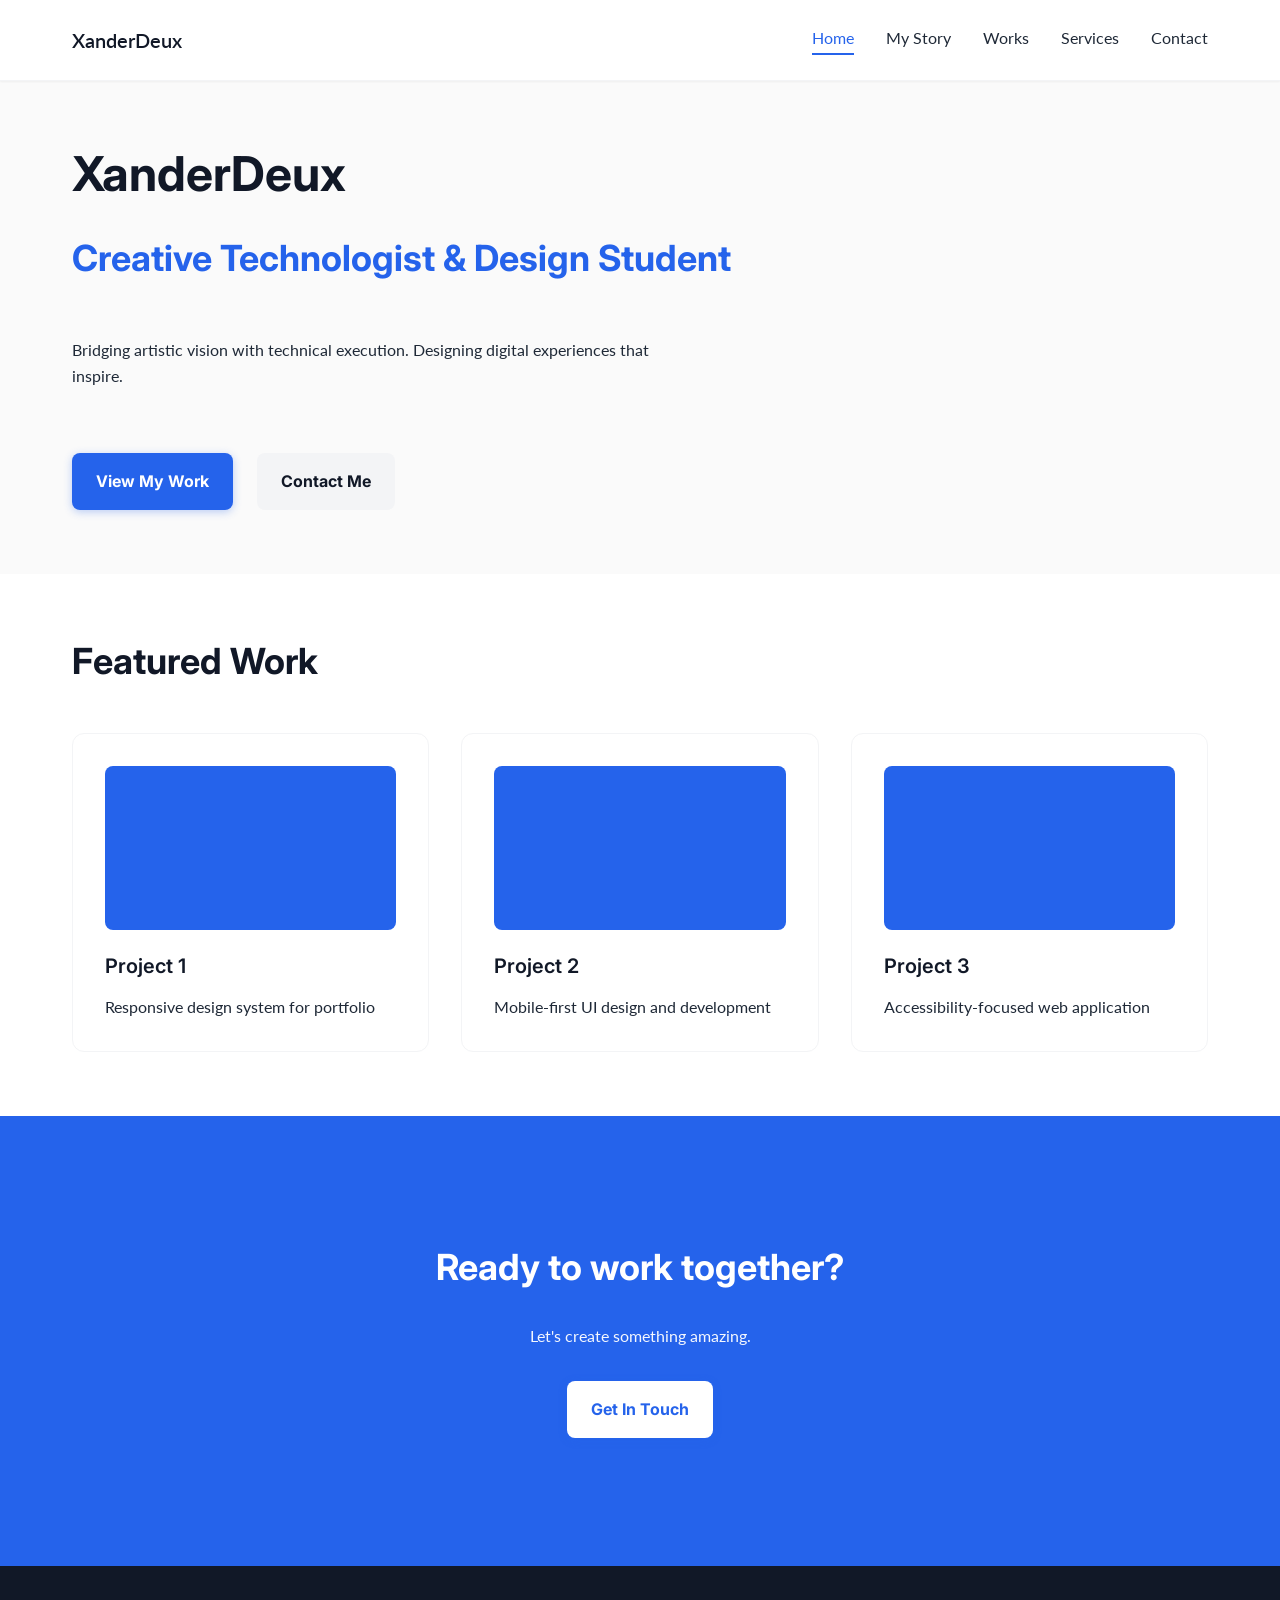
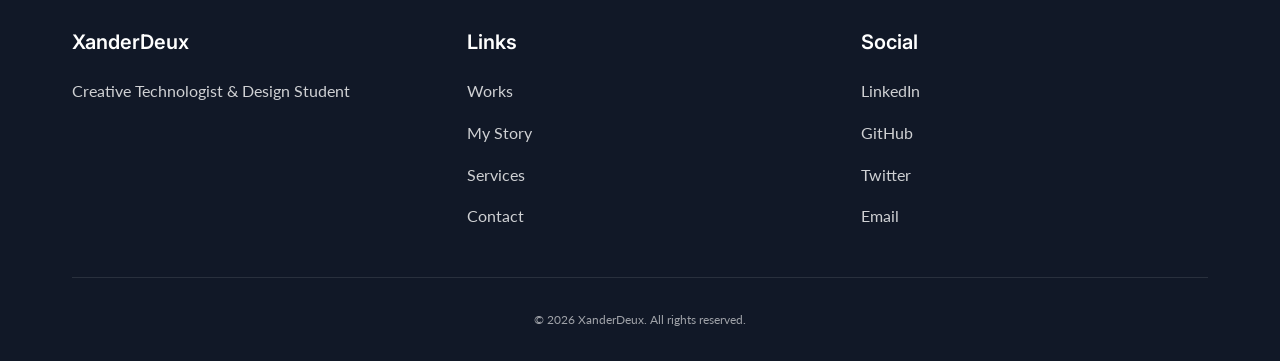
==== index.html @ f6d8a185 "Initial commit: Production-ready portfolio website" ====
<!DOCTYPE html>
<html lang="en">
<head>
    <meta charset="UTF-8">
    <meta name="viewport" content="width=device-width, initial-scale=1.0">
    <meta name="description" content="XanderDeux - Creative Technologist & Design Student. UI/UX Design, Web Development, Brand Identity.">
    <title>XanderDeux - Creative Technologist</title>
    <link rel="preconnect" href="https://fonts.googleapis.com">
    <link rel="preconnect" href="https://fonts.gstatic.com" crossorigin>
    <link href="https://fonts.googleapis.com/css2?family=Inter:wght@400;500;600;700&family=Lato:wght@400;500&display=swap" rel="stylesheet">
    <link rel="stylesheet" href="css/main.css">
</head>
<body>
    <!-- Navigation -->
    <nav class="navbar">
        <div class="container">
            <div class="navbar__content">
                <a href="/" class="navbar__logo">XanderDeux</a>
                <div class="navbar__links">
                    <a href="/" class="navbar__link navbar__link--active">Home</a>
                    <a href="/story.html" class="navbar__link">My Story</a>
                    <a href="/works.html" class="navbar__link">Works</a>
                    <a href="/services.html" class="navbar__link">Services</a>
                    <a href="/contact.html" class="navbar__link">Contact</a>
                </div>
            </div>
        </div>
    </nav>

    <!-- Hero Section -->
    <section class="hero">
        <div class="container">
            <div class="hero__content">
                <h1 class="h1">XanderDeux</h1>
                <h2 class="h2">Creative Technologist & Design Student</h2>
                <p class="body">Bridging artistic vision with technical execution. Designing digital experiences that inspire.</p>
                <div class="hero__ctas">
                    <a href="/works.html" class="btn btn--primary">View My Work</a>
                    <a href="/contact.html" class="btn btn--secondary">Contact Me</a>
                </div>
            </div>
        </div>
    </section>

    <!-- Featured Work Section -->
    <section class="section featured-work">
        <div class="container">
            <h2 class="h2">Featured Work</h2>
            <div class="projects-grid">
                <article class="card card--project">
                    <div class="card__image card__image--placeholder" role="img" aria-label="Project showcase image"></div>
                    <h3 class="card__title">Project 1</h3>
                    <p class="card__description">Responsive design system for portfolio</p>
                </article>
                <article class="card card--project">
                    <div class="card__image card__image--placeholder" role="img" aria-label="Project showcase image"></div>
                    <h3 class="card__title">Project 2</h3>
                    <p class="card__description">Mobile-first UI design and development</p>
                </article>
                <article class="card card--project">
                    <div class="card__image card__image--placeholder" role="img" aria-label="Project showcase image"></div>
                    <h3 class="card__title">Project 3</h3>
                    <p class="card__description">Accessibility-focused web application</p>
                </article>
            </div>
        </div>
    </section>

    <!-- CTA Section -->
    <section class="section cta-section">
        <div class="container">
            <div class="cta-box">
                <h2 class="h2 cta-box__title">Ready to work together?</h2>
                <p class="body cta-box__text">Let's create something amazing.</p>
                <a href="/contact.html" class="btn btn--primary">Get In Touch</a>
            </div>
        </div>
    </section>

    <!-- Footer -->
    <footer class="footer">
        <div class="container">
            <div class="footer__content">
                <div class="footer__section">
                    <h3 class="footer__title">XanderDeux</h3>
                    <p class="footer__text">Creative Technologist & Design Student</p>
                </div>
                <div class="footer__section">
                    <h3 class="footer__title">Links</h3>
                    <ul class="footer__links">
                        <li><a href="/works.html" class="footer__link">Works</a></li>
                        <li><a href="/story.html" class="footer__link">My Story</a></li>
                        <li><a href="/services.html" class="footer__link">Services</a></li>
                        <li><a href="/contact.html" class="footer__link">Contact</a></li>
                    </ul>
                </div>
                <div class="footer__section">
                    <h3 class="footer__title">Social</h3>
                    <ul class="footer__links">
                        <li><a href="https://linkedin.com/in/xanderdeux" class="footer__link" target="_blank" rel="noopener noreferrer">LinkedIn</a></li>
                        <li><a href="https://github.com/xanderdeux" class="footer__link" target="_blank" rel="noopener noreferrer">GitHub</a></li>
                        <li><a href="https://twitter.com/xanderdeux" class="footer__link" target="_blank" rel="noopener noreferrer">Twitter</a></li>
                        <li><a href="mailto:xanderdeux@gmail.com" class="footer__link">Email</a></li>
                    </ul>
                </div>
            </div>
            <div class="footer__bottom">
                <p class="footer__copyright">&copy; 2026 XanderDeux. All rights reserved.</p>
            </div>
        </div>
    </footer>

    <script>
        // Navbar scroll effect
        const navbar = document.querySelector('.navbar');
        window.addEventListener('scroll', function() {
            if (window.scrollY > 10) {
                navbar.classList.add('scrolled');
            } else {
                navbar.classList.remove('scrolled');
            }
        });
    </script>
</body>
</html>
---- css/main.css ----
/* ========================================
   Design System: CSS Custom Properties
   ======================================== */

:root {
  /* Colours */
  --color-primary: #2563EB;
  --color-secondary: #7C3AED;
  --color-neutral-50: #FAFAFA;
  --color-neutral-100: #F3F4F6;
  --color-neutral-800: #1F2937;
  --color-neutral-900: #111827;
  --color-success: #10B981;
  --color-warning: #F59E0B;
  --color-error: #EF4444;

  /* Spacing */
  --spacing-xs: 8px;
  --spacing-sm: 16px;
  --spacing-md: 24px;
  --spacing-lg: 32px;
  --spacing-xl: 48px;
  --spacing-xxl: 64px;

  /* Typography */
  --font-family-heading: 'Inter', -apple-system, BlinkMacSystemFont, sans-serif;
  --font-family-body: 'Lato', -apple-system, BlinkMacSystemFont, sans-serif;

  /* Desktop type scale */
  --font-h1-size: 48px;
  --font-h1-weight: 700;
  --font-h1-line-height: 1.2;

  --font-h2-size: 36px;
  --font-h2-weight: 700;
  --font-h2-line-height: 1.3;

  --font-h3-size: 28px;
  --font-h3-weight: 600;
  --font-h3-line-height: 1.4;

  --font-h4-size: 20px;
  --font-h4-weight: 600;
  --font-h4-line-height: 1.4;

  --font-body-size: 16px;
  --font-body-weight: 400;
  --font-body-line-height: 1.6;

  --font-body-medium-size: 16px;
  --font-body-medium-weight: 500;
  --font-body-medium-line-height: 1.6;

  --font-caption-size: 12px;
  --font-caption-weight: 400;
  --font-caption-line-height: 1.5;

  --font-code-size: 14px;
  --font-code-weight: 400;
  --font-code-line-height: 1.5;

  /* Border radius */
  --radius-sm: 6px;
  --radius-md: 8px;
  --radius-lg: 12px;

  /* Shadows */
  --shadow-sm: 0 1px 2px rgba(0, 0, 0, 0.05);
  --shadow-md: 0 4px 6px rgba(0, 0, 0, 0.07);
  --shadow-lg: 0 10px 15px rgba(0, 0, 0, 0.1);
}

/* Tablet breakpoint */
@media (max-width: 1199px) {
  :root {
    --font-h1-size: 36px;
    --font-h2-size: 32px;
    --font-h3-size: 24px;
    --font-h4-size: 18px;
    --font-body-size: 15px;
    --font-body-medium-size: 15px;
  }
}

/* Mobile breakpoint */
@media (max-width: 767px) {
  :root {
    --font-h1-size: 32px;
    --font-h2-size: 28px;
    --font-h3-size: 24px;
    --font-h4-size: 18px;
    --font-body-size: 14px;
    --font-body-medium-size: 14px;
    --font-caption-size: 12px;
  }
}

/* ========================================
   Reset & Base Styles
   ======================================== */

* {
  margin: 0;
  padding: 0;
  box-sizing: border-box;
}

html {
  scroll-behavior: smooth;
}

body {
  font-family: var(--font-family-body);
  font-size: var(--font-body-size);
  font-weight: var(--font-body-weight);
  line-height: var(--font-body-line-height);
  color: var(--color-neutral-900);
  background-color: #ffffff;
  /* Smooth transitions for global animations */
  --transition-duration: 0.3s;
  --transition-timing: cubic-bezier(0.4, 0, 0.2, 1);
}

/* ========================================
   Typography
   ======================================== */

h1, h2, h3, h4 {
  font-family: var(--font-family-heading);
  font-weight: 700;
  line-height: 1.2;
  color: var(--color-neutral-900);
}

.h1 {
  font-size: var(--font-h1-size);
  font-weight: var(--font-h1-weight);
  line-height: var(--font-h1-line-height);
}

.h2 {
  font-size: var(--font-h2-size);
  font-weight: var(--font-h2-weight);
  line-height: var(--font-h2-line-height);
}

.h3 {
  font-size: var(--font-h3-size);
  font-weight: var(--font-h3-weight);
  line-height: var(--font-h3-line-height);
}

.h4 {
  font-size: var(--font-h4-size);
  font-weight: var(--font-h4-weight);
  line-height: var(--font-h4-line-height);
}

.body {
  font-size: var(--font-body-size);
  font-weight: var(--font-body-weight);
  line-height: var(--font-body-line-height);
}

.body-medium {
  font-size: var(--font-body-medium-size);
  font-weight: var(--font-body-medium-weight);
  line-height: var(--font-body-medium-line-height);
}

.caption {
  font-size: var(--font-caption-size);
  font-weight: var(--font-caption-weight);
  line-height: var(--font-caption-line-height);
  color: var(--color-neutral-800);
}

code, pre {
  font-family: 'Courier New', monospace;
  font-size: var(--font-code-size);
  line-height: var(--font-code-line-height);
}

a {
  color: var(--color-primary);
  text-decoration: none;
  transition: color var(--transition-duration) var(--transition-timing);
  position: relative;
}

a:hover {
  color: var(--color-secondary);
}

/* Subtle underline animation for body text links (not footer or nav) */
.body a::after,
.card__description a::after {
  content: '';
  position: absolute;
  bottom: -2px;
  left: 0;
  width: 0;
  height: 2px;
  background-color: var(--color-secondary);
  transition: width var(--transition-duration) var(--transition-timing);
}

.body a:hover::after,
.card__description a:hover::after {
  width: 100%;
}

/* ========================================
   Layout
   ======================================== */

.container {
  width: 100%;
  max-width: 1200px;
  margin: 0 auto;
  padding: 0 var(--spacing-lg);
}

@media (max-width: 767px) {
  .container {
    padding: 0 var(--spacing-sm);
  }
}

.section {
  padding: var(--spacing-xxl) 0;
}

@media (max-width: 767px) {
  .section {
    padding: var(--spacing-xl) 0;
  }
}

/* ========================================
   Navigation Bar
   ======================================== */

.navbar {
  background-color: #ffffff;
  border-bottom: 1px solid var(--color-neutral-100);
  position: sticky;
  top: 0;
  z-index: 100;
  box-shadow: var(--shadow-sm);
  transition: box-shadow var(--transition-duration) var(--transition-timing);
}

.navbar.scrolled {
  box-shadow: var(--shadow-md);
}

.navbar__content {
  display: flex;
  justify-content: space-between;
  align-items: center;
  padding: var(--spacing-md) 0;
}

.navbar__logo {
  font-size: var(--font-h4-size);
  font-weight: var(--font-h4-weight);
  color: var(--color-neutral-900);
  text-decoration: none;
  transition: color var(--transition-duration) var(--transition-timing);
}

.navbar__logo:hover {
  color: var(--color-primary);
}

.navbar__links {
  display: flex;
  gap: var(--spacing-lg);
}

.navbar__link {
  font-size: var(--font-body-size);
  color: var(--color-neutral-800);
  transition: color var(--transition-duration) var(--transition-timing);
  position: relative;
  padding-bottom: 4px;
}

.navbar__link::after {
  content: '';
  position: absolute;
  bottom: 0;
  left: 0;
  width: 0;
  height: 2px;
  background-color: var(--color-primary);
  transition: width var(--transition-duration) var(--transition-timing);
}

.navbar__link:hover,
.navbar__link--active {
  color: var(--color-primary);
}

.navbar__link--active::after,
.navbar__link:hover::after {
  width: 100%;
}

@media (max-width: 767px) {
  .navbar__links {
    display: none;
  }
}

/* ========================================
   Hero Section
   ======================================== */

.hero {
  background-color: var(--color-neutral-50);
  padding: var(--spacing-xxl) 0;
}

.hero__content {
  display: flex;
  flex-direction: column;
  gap: var(--spacing-lg);
}

.hero .h1 {
  color: var(--color-neutral-900);
}

.hero .h2 {
  color: var(--color-primary);
  margin-bottom: var(--spacing-md);
}

.hero .body {
  font-size: var(--font-body-size);
  color: var(--color-neutral-800);
  max-width: 600px;
  margin-bottom: var(--spacing-lg);
}

.hero__ctas {
  display: flex;
  gap: var(--spacing-md);
  flex-wrap: wrap;
}

@media (max-width: 767px) {
  .hero {
    padding: var(--spacing-xl) 0;
  }

  .hero__ctas {
    flex-direction: column;
  }

  .hero__ctas .btn {
    width: 100%;
  }
}

/* ========================================
   Buttons
   ======================================== */

.btn {
  display: inline-flex;
  align-items: center;
  justify-content: center;
  padding: var(--spacing-sm) var(--spacing-md);
  border-radius: var(--radius-md);
  font-family: var(--font-family-heading);
  font-weight: 700;
  font-size: var(--font-body-size);
  border: none;
  cursor: pointer;
  transition: all var(--transition-duration) var(--transition-timing);
  text-decoration: none;
  position: relative;
  overflow: hidden;
}

.btn::before {
  content: '';
  position: absolute;
  top: 50%;
  left: 50%;
  width: 0;
  height: 0;
  background-color: rgba(255, 255, 255, 0.2);
  border-radius: 50%;
  transform: translate(-50%, -50%);
  transition: width var(--transition-duration) var(--transition-timing), height var(--transition-duration) var(--transition-timing);
  pointer-events: none;
}

.btn:active::before {
  width: 100px;
  height: 100px;
}

.btn--primary {
  background-color: var(--color-primary);
  color: #ffffff;
  box-shadow: 0 2px 8px rgba(37, 99, 235, 0.3);
}

.btn--primary:hover {
  background-color: var(--color-secondary);
  box-shadow: 0 8px 16px rgba(37, 99, 235, 0.4);
  transform: translateY(-2px);
}

.btn--primary:active {
  transform: translateY(0);
  box-shadow: 0 2px 4px rgba(37, 99, 235, 0.2);
}

.btn--primary:focus-visible {
  outline: 2px solid var(--color-primary);
  outline-offset: 2px;
}

.btn--secondary {
  background-color: var(--color-neutral-100);
  color: var(--color-neutral-900);
  border: 1px solid var(--color-neutral-200);
  transition: all var(--transition-duration) var(--transition-timing);
}

.btn--secondary:hover {
  background-color: var(--color-primary);
  color: #ffffff;
  border-color: var(--color-primary);
  box-shadow: 0 4px 12px rgba(37, 99, 235, 0.2);
  transform: translateY(-1px);
}

.btn--secondary:active {
  transform: translateY(0);
}

.btn:disabled {
  opacity: 0.5;
  cursor: not-allowed;
  transition: none;
}

.btn:disabled:hover {
  background-color: inherit;
  box-shadow: none;
  transform: none;
}

/* ========================================
   Cards
   ======================================== */

.card {
  background-color: #ffffff;
  border: 1px solid var(--color-neutral-100);
  border-radius: var(--radius-lg);
  padding: var(--spacing-lg);
  transition: all var(--transition-duration) var(--transition-timing);
  position: relative;
}

.card:hover {
  box-shadow: var(--shadow-lg);
  transform: translateY(-4px);
  border-color: var(--color-primary);
}

.card__image {
  width: 100%;
  height: auto;
  border-radius: var(--radius-md);
  margin-bottom: var(--spacing-md);
  object-fit: cover;
  transition: transform var(--transition-duration) var(--transition-timing);
}

.card:hover .card__image {
  transform: scale(1.02);
}

.card__image--placeholder {
  background-color: var(--color-primary);
  aspect-ratio: 16 / 9;
  display: block;
}

.card__title {
  font-size: var(--font-h4-size);
  font-weight: var(--font-h4-weight);
  margin-bottom: var(--spacing-sm);
  transition: color var(--transition-duration) var(--transition-timing);
}

.card:hover .card__title {
  color: var(--color-primary);
}

.card__description {
  font-size: var(--font-body-size);
  color: var(--color-neutral-800);
  transition: color var(--transition-duration) var(--transition-timing);
}

.card--project {
  /* Project card specific styles */
}

.card--service {
  background-color: #ffffff;
  border: 1px solid var(--color-neutral-100);
}

.card--service:hover {
  background-color: #ffffff;
}

.card--stat {
  background-color: var(--color-secondary);
  color: #ffffff;
  border: none;
  box-shadow: 0 4px 12px rgba(124, 58, 237, 0.2);
}

.card--stat:hover {
  box-shadow: 0 12px 24px rgba(124, 58, 237, 0.3);
}

.card--stat .card__title {
  color: #ffffff;
  font-size: 32px;
}

.card--stat .card__description {
  color: rgba(255, 255, 255, 0.9);
}

/* ========================================
   Grid Layouts
   ======================================== */

.projects-grid {
  display: grid;
  grid-template-columns: repeat(3, 1fr);
  gap: var(--spacing-lg);
  margin-top: var(--spacing-lg);
}

@media (max-width: 1199px) {
  .projects-grid {
    grid-template-columns: repeat(2, 1fr);
  }
}

@media (max-width: 767px) {
  .projects-grid {
    grid-template-columns: 1fr;
  }
}

/* ========================================
   CTA Section
   ======================================== */

.cta-section {
  background-color: var(--color-primary);
  color: #ffffff;
}

.cta-box {
  text-align: center;
  padding: var(--spacing-xxl) var(--spacing-lg);
  display: flex;
  flex-direction: column;
  align-items: center;
  gap: var(--spacing-lg);
}

.cta-box__title {
  color: #ffffff;
}

.cta-box__text {
  color: rgba(255, 255, 255, 0.95);
  max-width: 500px;
}

.cta-box .btn--primary {
  background-color: #ffffff;
  color: var(--color-primary);
}

.cta-box .btn--primary:hover {
  background-color: var(--color-neutral-100);
}

/* ========================================
   Featured Work Section
   ======================================== */

.featured-work {
  background-color: #ffffff;
}

.featured-work .h2 {
  margin-bottom: var(--spacing-xl);
}

/* ========================================
   Forms
   ======================================== */

.form-group {
  display: flex;
  flex-direction: column;
  gap: var(--spacing-sm);
  margin-bottom: var(--spacing-md);
}

.form-group label {
  font-size: var(--font-body-size);
  font-weight: var(--font-body-medium-weight);
  color: var(--color-neutral-900);
  transition: color var(--transition-duration) var(--transition-timing);
}

.form-group input,
.form-group textarea {
  padding: var(--spacing-sm) var(--spacing-md);
  border: 1px solid var(--color-neutral-100);
  border-radius: var(--radius-sm);
  font-family: var(--font-family-body);
  font-size: var(--font-body-size);
  transition: all var(--transition-duration) var(--transition-timing);
  background-color: #ffffff;
}

.form-group input:hover,
.form-group textarea:hover {
  border-color: var(--color-neutral-200);
  background-color: #fafafa;
}

.form-group input:focus,
.form-group textarea:focus {
  outline: none;
  border-color: var(--color-primary);
  box-shadow: 0 0 0 3px rgba(37, 99, 235, 0.1);
  background-color: #ffffff;
}

.form-group textarea {
  resize: vertical;
  min-height: 120px;
}

/* Form error states */
.form-group[data-error="true"] input,
.form-group[data-error="true"] textarea {
  border-color: var(--color-error);
  background-color: rgba(239, 68, 68, 0.02);
}

.form__error {
  display: none;
  font-size: var(--font-caption-size);
  color: var(--color-error);
  margin-top: 4px;
  font-weight: 500;
}

.form-group[data-error="true"] .form__error {
  display: block;
  animation: slideDown 0.2s var(--transition-timing);
}

/* Form status messages */
.form__status {
  display: none;
  padding: var(--spacing-md);
  border-radius: var(--radius-md);
  margin-bottom: var(--spacing-lg);
  font-size: var(--font-body-size);
  border: 1px solid;
  animation: slideDown 0.3s var(--transition-timing);
}

.form__status--error {
  display: block;
  background-color: rgba(239, 68, 68, 0.08);
  border-color: var(--color-error);
  color: var(--color-error);
}

.form__status--success {
  display: block;
  background-color: rgba(16, 185, 129, 0.08);
  border-color: var(--color-success);
  color: var(--color-success);
}

.form__status--loading {
  display: block;
  background-color: rgba(37, 99, 235, 0.08);
  border-color: var(--color-primary);
  color: var(--color-primary);
}

/* Button loading state */
.btn--loading {
  position: relative;
  color: transparent;
}

.btn__spinner {
  display: none;
  position: absolute;
  width: 16px;
  height: 16px;
  border: 2px solid rgba(255, 255, 255, 0.3);
  border-top-color: #ffffff;
  border-radius: 50%;
  animation: spin 0.6s linear infinite;
}

.btn--loading .btn__spinner {
  display: block;
  left: 50%;
  top: 50%;
  transform: translate(-50%, -50%);
}

/* Animations */
@keyframes slideDown {
  from {
    opacity: 0;
    transform: translateY(-8px);
  }
  to {
    opacity: 1;
    transform: translateY(0);
  }
}

@keyframes spin {
  to {
    transform: translate(-50%, -50%) rotate(360deg);
  }
}

/* ========================================
   Footer
   ======================================== */

.footer {
  background-color: var(--color-neutral-900);
  color: #ffffff;
  padding: var(--spacing-xxl) 0 var(--spacing-lg);
}

.footer__content {
  display: grid;
  grid-template-columns: repeat(3, 1fr);
  gap: var(--spacing-xl);
  margin-bottom: var(--spacing-xl);
}

@media (max-width: 767px) {
  .footer__content {
    grid-template-columns: 1fr;
    gap: var(--spacing-lg);
  }
}

.footer__section {
  display: flex;
  flex-direction: column;
  gap: var(--spacing-md);
}

.footer__title {
  font-size: var(--font-h4-size);
  font-weight: var(--font-h4-weight);
  color: #ffffff;
}

.footer__text {
  font-size: var(--font-body-size);
  color: rgba(255, 255, 255, 0.8);
}

.footer__links {
  list-style: none;
  display: flex;
  flex-direction: column;
  gap: var(--spacing-sm);
}

.footer__link {
  color: rgba(255, 255, 255, 0.8);
  font-size: var(--font-body-size);
  transition: color var(--transition-duration) var(--transition-timing);
  position: relative;
}

.footer__link:hover {
  color: var(--color-primary);
}

.footer__bottom {
  border-top: 1px solid rgba(255, 255, 255, 0.1);
  padding-top: var(--spacing-lg);
  text-align: center;
}

.footer__copyright {
  font-size: var(--font-caption-size);
  color: rgba(255, 255, 255, 0.6);
}

/* ========================================
   Utility Classes
   ======================================== */

.text-center {
  text-align: center;
}

.mt-lg {
  margin-top: var(--spacing-lg);
}

.mb-lg {
  margin-bottom: var(--spacing-lg);
}

.gap-lg {
  gap: var(--spacing-lg);
}

/* ========================================
   Accessibility
   ======================================== */

.sr-only {
  position: absolute;
  width: 1px;
  height: 1px;
  padding: 0;
  margin: -1px;
  overflow: hidden;
  clip: rect(0, 0, 0, 0);
  white-space: nowrap;
  border-width: 0;
}

/* Focus visible for keyboard navigation */
*:focus-visible {
  outline: 2px solid var(--color-primary);
  outline-offset: 2px;
}
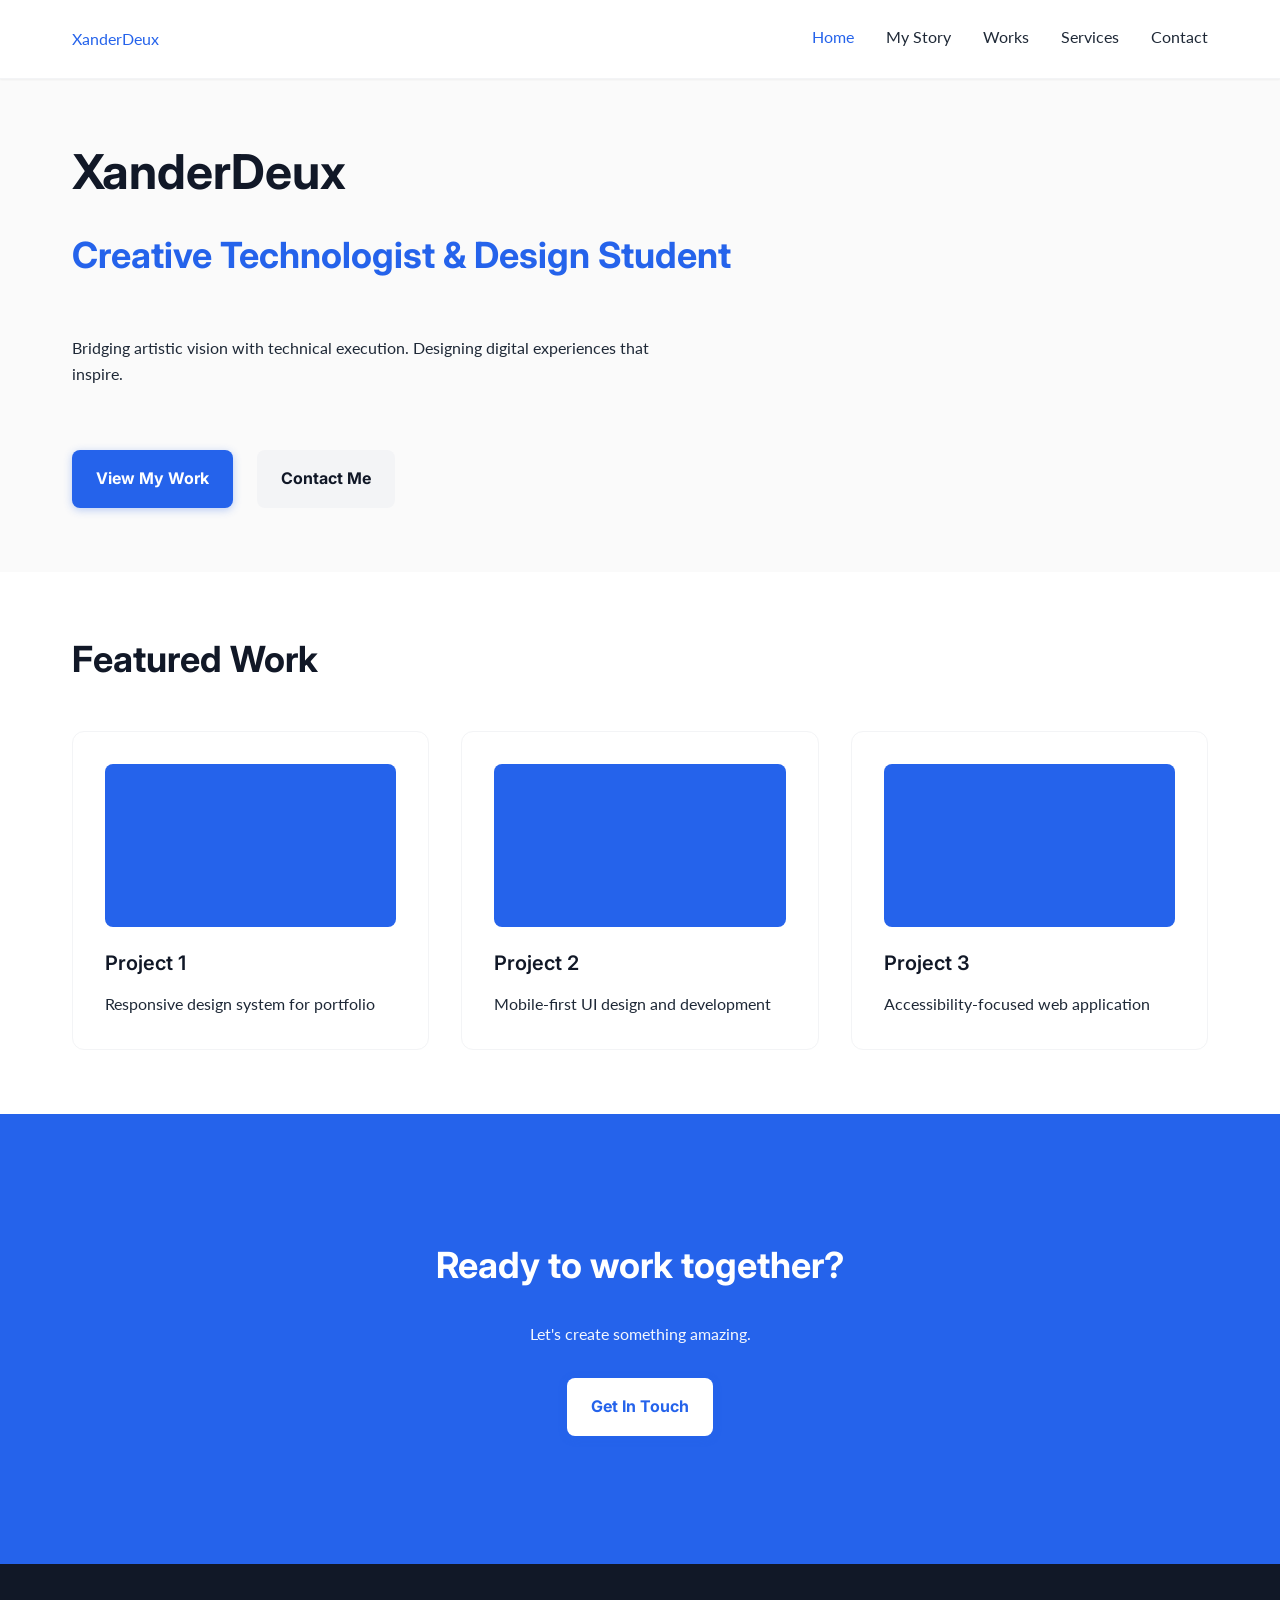
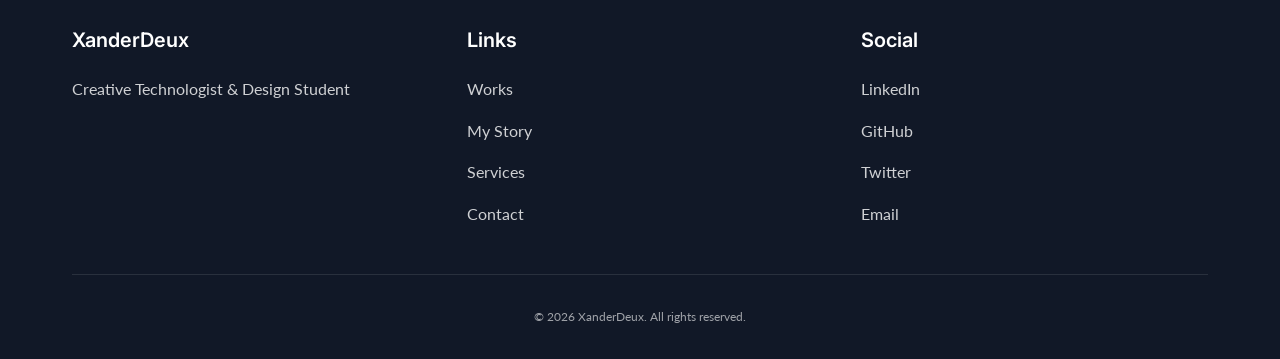
==== commit dd577edf: "Fix: Update navigation links for GitHub Pages deployment" ====
--- a/index.html
+++ b/index.html
@@ -15,13 +15,13 @@
     <nav class="navbar">
         <div class="container">
             <div class="navbar__content">
-                <a href="/" class="navbar__logo">XanderDeux</a>
+                <a href="/" class="navbar_logo">XanderDeux</a>
                 <div class="navbar__links">
-                    <a href="/" class="navbar__link navbar__link--active">Home</a>
-                    <a href="/story.html" class="navbar__link">My Story</a>
-                    <a href="/works.html" class="navbar__link">Works</a>
-                    <a href="/services.html" class="navbar__link">Services</a>
-                    <a href="/contact.html" class="navbar__link">Contact</a>
+                    <a href="/" class="navbar_link">Home</a>
+                    <a href="./story.html" class="navbar__link">My Story</a>
+                    <a href="./works.html" class="navbar__link">Works</a>
+                    <a href="./services.html" class="navbar__link">Services</a>
+                    <a href="./contact.html" class="navbar__link">Contact</a>
                 </div>
             </div>
         </div>
@@ -35,8 +35,8 @@
                 <h2 class="h2">Creative Technologist & Design Student</h2>
                 <p class="body">Bridging artistic vision with technical execution. Designing digital experiences that inspire.</p>
                 <div class="hero__ctas">
-                    <a href="/works.html" class="btn btn--primary">View My Work</a>
-                    <a href="/contact.html" class="btn btn--secondary">Contact Me</a>
+                    <a href="./works.html" class="btn btn--primary">View My Work</a>
+                    <a href="./contact.html" class="btn btn--secondary">Contact Me</a>
                 </div>
             </div>
         </div>
@@ -72,7 +72,7 @@
             <div class="cta-box">
                 <h2 class="h2 cta-box__title">Ready to work together?</h2>
                 <p class="body cta-box__text">Let's create something amazing.</p>
-                <a href="/contact.html" class="btn btn--primary">Get In Touch</a>
+                <a href="./contact.html" class="btn btn--primary">Get In Touch</a>
             </div>
         </div>
     </section>
@@ -88,10 +88,10 @@
                 <div class="footer__section">
                     <h3 class="footer__title">Links</h3>
                     <ul class="footer__links">
-                        <li><a href="/works.html" class="footer__link">Works</a></li>
-                        <li><a href="/story.html" class="footer__link">My Story</a></li>
-                        <li><a href="/services.html" class="footer__link">Services</a></li>
-                        <li><a href="/contact.html" class="footer__link">Contact</a></li>
+                        <li><a href="./works.html" class="footer__link">Works</a></li>
+                        <li><a href="./story.html" class="footer__link">My Story</a></li>
+                        <li><a href="./services.html" class="footer__link">Services</a></li>
+                        <li><a href="./contact.html" class="footer__link">Contact</a></li>
                     </ul>
                 </div>
                 <div class="footer__section">
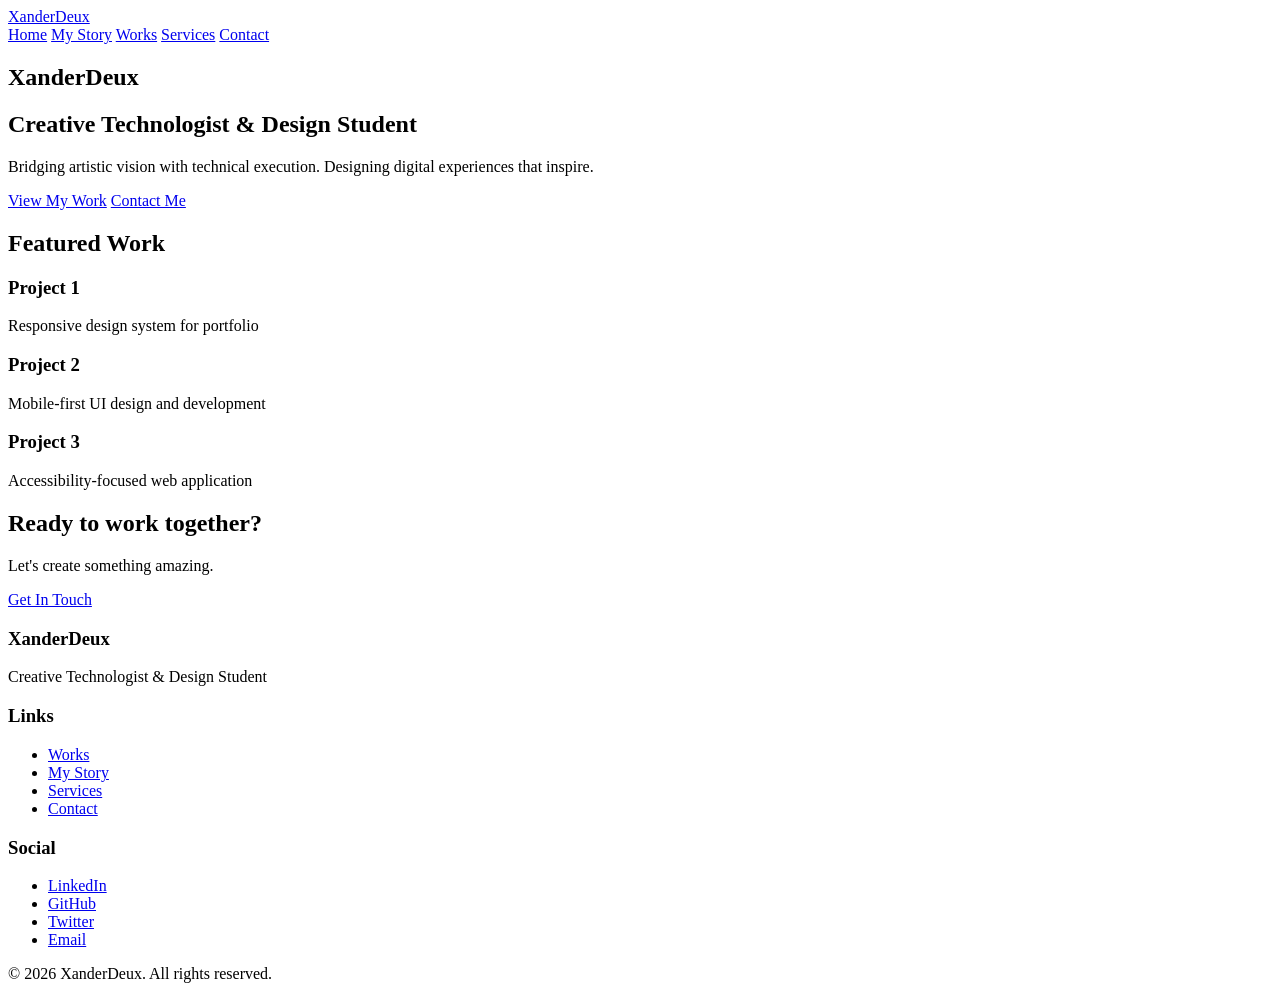
==== commit 2255db13: "Add base tag for GitHub Pages routing" ====
--- a/index.html
+++ b/index.html
@@ -4,6 +4,7 @@
     <meta charset="UTF-8">
     <meta name="viewport" content="width=device-width, initial-scale=1.0">
     <meta name="description" content="XanderDeux - Creative Technologist & Design Student. UI/UX Design, Web Development, Brand Identity.">
+    <base href="/XANDERDEUX-PORTFOLIO-update/">
     <title>XanderDeux - Creative Technologist</title>
     <link rel="preconnect" href="https://fonts.googleapis.com">
     <link rel="preconnect" href="https://fonts.gstatic.com" crossorigin>
@@ -15,9 +16,9 @@
     <nav class="navbar">
         <div class="container">
             <div class="navbar__content">
-                <a href="/" class="navbar_logo">XanderDeux</a>
+                <a href="./" class="navbar_logo">XanderDeux</a>
                 <div class="navbar__links">
-                    <a href="/" class="navbar_link">Home</a>
+                    <a href="./" class="navbar_link">Home</a>
                     <a href="./story.html" class="navbar__link">My Story</a>
                     <a href="./works.html" class="navbar__link">Works</a>
                     <a href="./services.html" class="navbar__link">Services</a>
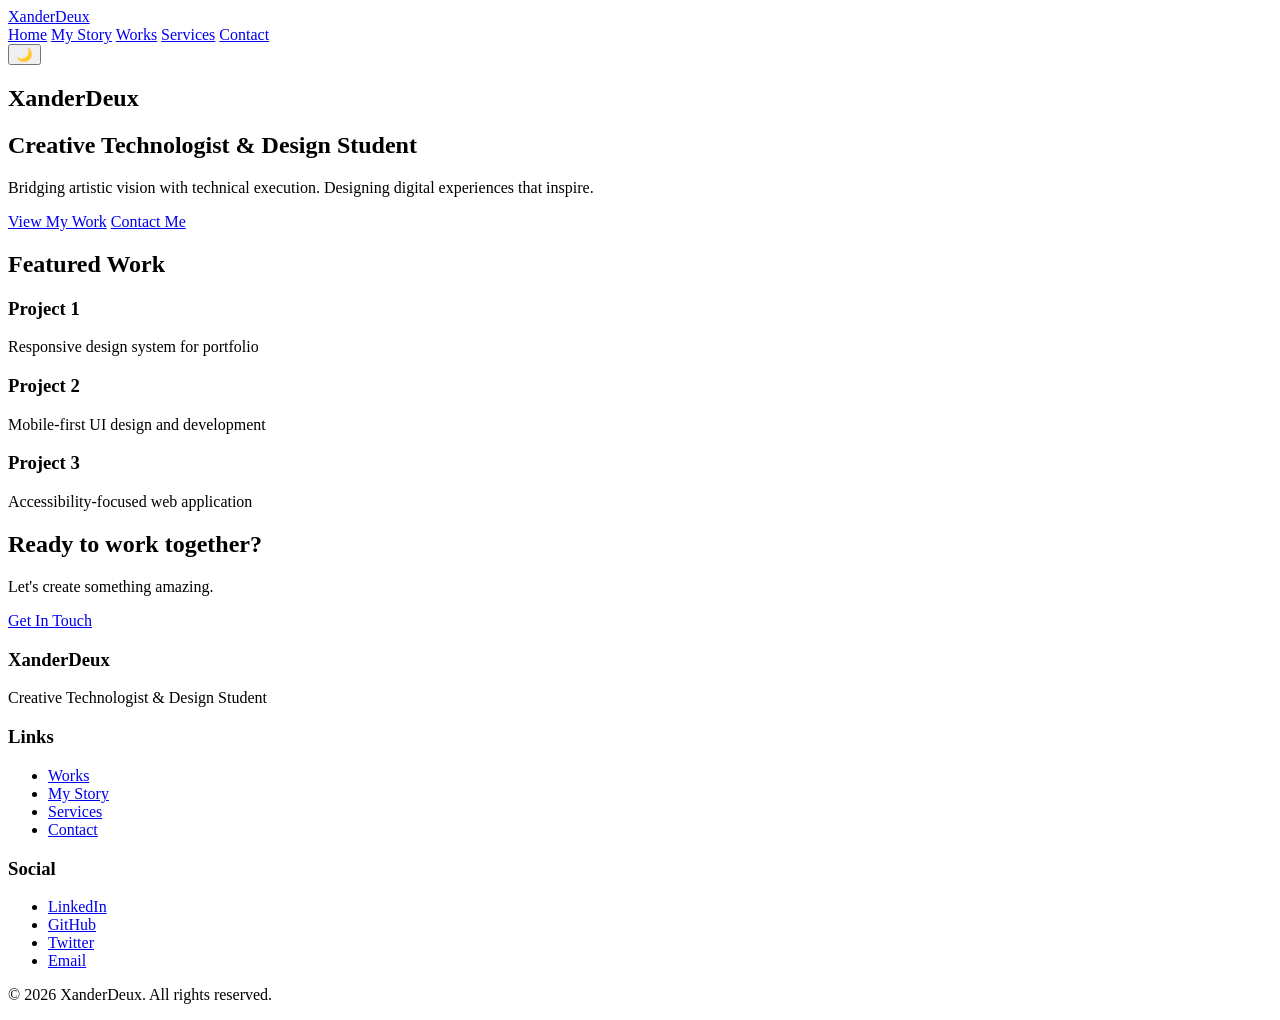
==== commit 8de08b58: "updated toggle dark mode" ====
--- a/index.html
+++ b/index.html
@@ -14,19 +14,22 @@
 <body>
     <!-- Navigation -->
     <nav class="navbar">
-        <div class="container">
-            <div class="navbar__content">
-                <a href="./" class="navbar_logo">XanderDeux</a>
-                <div class="navbar__links">
-                    <a href="./" class="navbar_link">Home</a>
-                    <a href="./story.html" class="navbar__link">My Story</a>
-                    <a href="./works.html" class="navbar__link">Works</a>
-                    <a href="./services.html" class="navbar__link">Services</a>
-                    <a href="./contact.html" class="navbar__link">Contact</a>
-                </div>
-            </div>
-        </div>
-    </nav>
+  <div class="container">
+    <div class="navbar_content">
+      <a href="./" class="navbar_logo">XanderDeux</a>
+      <div class="navbar_links">
+        <a href="./" class="navbar_link">Home</a>
+        <a href="./story.html" class="navbar_link">My Story</a>
+        <a href="./works.html" class="navbar_link">Works</a>
+        <a href="./services.html" class="navbar_link">Services</a>
+        <a href="./contact.html" class="navbar_link">Contact</a>
+      </div>
+      <button id="darkModeToggle" class="dark-mode-toggle" aria-label="Toggle dark mode">
+        <span class="icon">🌙</span>
+      </button>
+    </div>
+  </div>
+</nav>
 
     <!-- Hero Section -->
     <section class="hero">
@@ -122,5 +125,36 @@
             }
         });
     </script>
+
+<script>
+  // Dark Mode Toggle Functionality
+  const darkModeToggle = document.getElementById('darkModeToggle');
+  const htmlElement = document.documentElement;
+  
+  // Check for saved theme preference or default to light mode
+  const currentTheme = sessionStorage.getItem('theme') || 'light';
+  
+  // Apply saved theme on page load
+  if (currentTheme === 'dark') {
+    document.body.classList.add('dark-mode');
+    darkModeToggle.innerHTML = '<span class="icon">☀️</span>';
+  }
+  
+  // Toggle dark mode when button is clicked
+  darkModeToggle.addEventListener('click', () => {
+    document.body.classList.toggle('dark-mode');
+    
+    const isDarkMode = document.body.classList.contains('dark-mode');
+    
+    // Update icon
+    darkModeToggle.innerHTML = isDarkMode 
+      ? '<span class="icon">☀️</span>' 
+      : '<span class="icon">🌙</span>';
+    
+    // Save preference to session storage
+    sessionStorage.setItem('theme', isDarkMode ? 'dark' : 'light');
+  });
+</script>
+
 </body>
 </html>
--- a/css/main.css
+++ b/css/main.css
@@ -870,3 +870,56 @@
   outline: 2px solid var(--color-primary);
   outline-offset: 2px;
 }
+
+/* Dark Mode Toggle Button */
+.dark-mode-toggle {
+  background: none;
+  border: none;
+  font-size: 24px;
+  cursor: pointer;
+  padding: 8px;
+  display: flex;
+  align-items: center;
+  justify-content: center;
+  border-radius: 50%;
+  transition: background-color 0.3s ease;
+}
+
+.dark-mode-toggle:hover {
+  background-color: var(--color-neutral-200);
+}
+
+/* Dark Mode Theme */
+body.dark-mode {
+  --color-bg: #1a1a1a;
+  --color-text: #ffffff;
+  --color-neutral-100: #2a2a2a;
+  --color-neutral-200: #3a3a3a;
+}
+
+body.dark-mode .navbar {
+  background-color: var(--color-neutral-100);
+  border-bottom: 1px solid var(--color-neutral-200);
+}
+
+body.dark-mode section,
+body.dark-mode footer {
+  background-color: var(--color-bg);
+  color: var(--color-text);
+}
+
+body.dark-mode input,
+body.dark-mode textarea,
+body.dark-mode select {
+  background-color: var(--color-neutral-100);
+  color: var(--color-text);
+  border-color: var(--color-neutral-200);
+}
+
+body.dark-mode button {
+  background-color: var(--color-primary);
+}
+
+body.dark-mode .dark-mode-toggle:hover {
+  background-color: var(--color-neutral-200);
+}
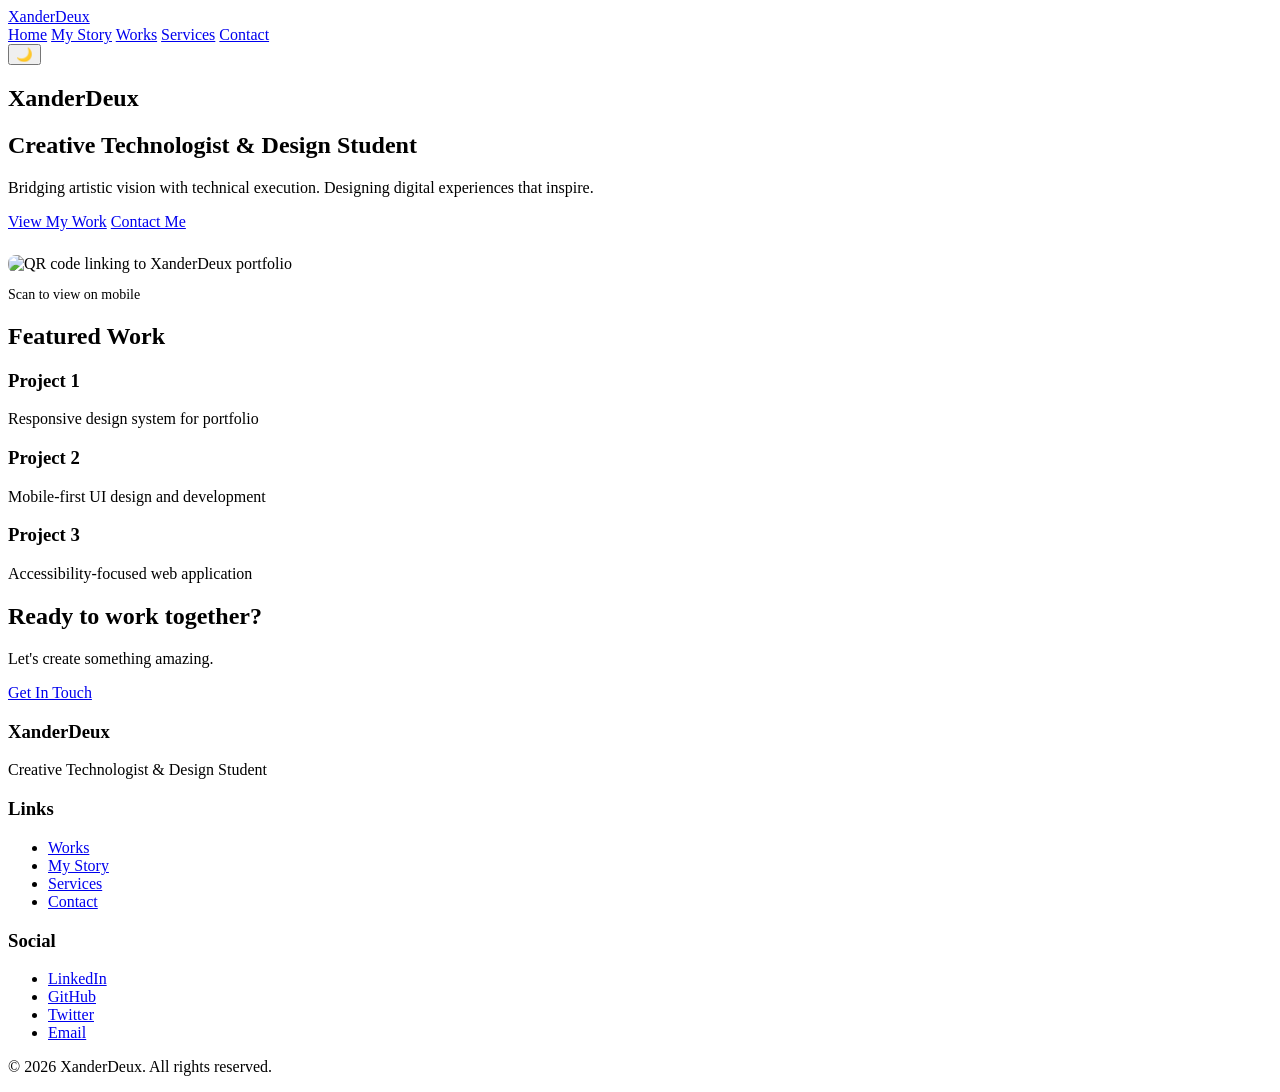
==== commit a997af54: "Add: QR code display on home and contact pages" ====
--- a/index.html
+++ b/index.html
@@ -44,6 +44,10 @@
                 </div>
             </div>
         </div>
+        <div style="margin-top: 24px;">
+  <img src="images/XanderDeux-QRcode.png" alt="QR code linking to XanderDeux portfolio" style="width: 100px; height: 100px; border-radius: 8px;">
+  <p style="font-size: 14px; color: var(--color-neutral-800);">Scan to view on mobile</p>
+</div>
     </section>
 
     <!-- Featured Work Section -->
--- a/css/main.css
+++ b/css/main.css
@@ -871,55 +871,46 @@
   outline-offset: 2px;
 }
 
-/* Dark Mode Toggle Button */
-.dark-mode-toggle {
-  background: none;
+
+
+/* Dark Mode Toggle - Minimal, Non-Interfering */
+#darkModeToggle {
+  background: transparent;
   border: none;
-  font-size: 24px;
+  font-size: 20px;
   cursor: pointer;
-  padding: 8px;
+  padding: 8px 12px;
+  margin-left: auto;
   display: flex;
   align-items: center;
   justify-content: center;
-  border-radius: 50%;
-  transition: background-color 0.3s ease;
-}
-
-.dark-mode-toggle:hover {
-  background-color: var(--color-neutral-200);
-}
-
-/* Dark Mode Theme */
+  flex-shrink: 0;
+}
+
+/* Dark Mode — token overrides (fixes specificity fights) */
 body.dark-mode {
-  --color-bg: #1a1a1a;
-  --color-text: #ffffff;
-  --color-neutral-100: #2a2a2a;
-  --color-neutral-200: #3a3a3a;
-}
-
-body.dark-mode .navbar {
-  background-color: var(--color-neutral-100);
-  border-bottom: 1px solid var(--color-neutral-200);
-}
-
+  --color-neutral-50: #111827;   /* was lightest, now page background */
+  --color-neutral-100: #1F2937;  /* was light surface, now card/surface background */
+  --color-neutral-800: #E5E7EB;  /* was dark text, now light text */
+  --color-neutral-900: #F9FAFB;  /* was darkest text, now near-white text */
+}
+
+/* Backgrounds that are hardcoded to #fff instead of using the tokens above */
+body.dark-mode {
+  background-color: var(--color-neutral-50);
+}
+
+body.dark-mode .navbar,
 body.dark-mode section,
-body.dark-mode footer {
-  background-color: var(--color-bg);
-  color: var(--color-text);
+body.dark-mode footer,
+body.dark-mode [class*="card"] {
+  background-color: var(--color-neutral-50) !important;
 }
 
 body.dark-mode input,
 body.dark-mode textarea,
 body.dark-mode select {
-  background-color: var(--color-neutral-100);
-  color: var(--color-text);
-  border-color: var(--color-neutral-200);
-}
-
-body.dark-mode button {
-  background-color: var(--color-primary);
-}
-
-body.dark-mode .dark-mode-toggle:hover {
-  background-color: var(--color-neutral-200);
+  background-color: var(--color-neutral-100) !important;
+  color: var(--color-neutral-800) !important;
+  border-color: var(--color-neutral-100);
 }
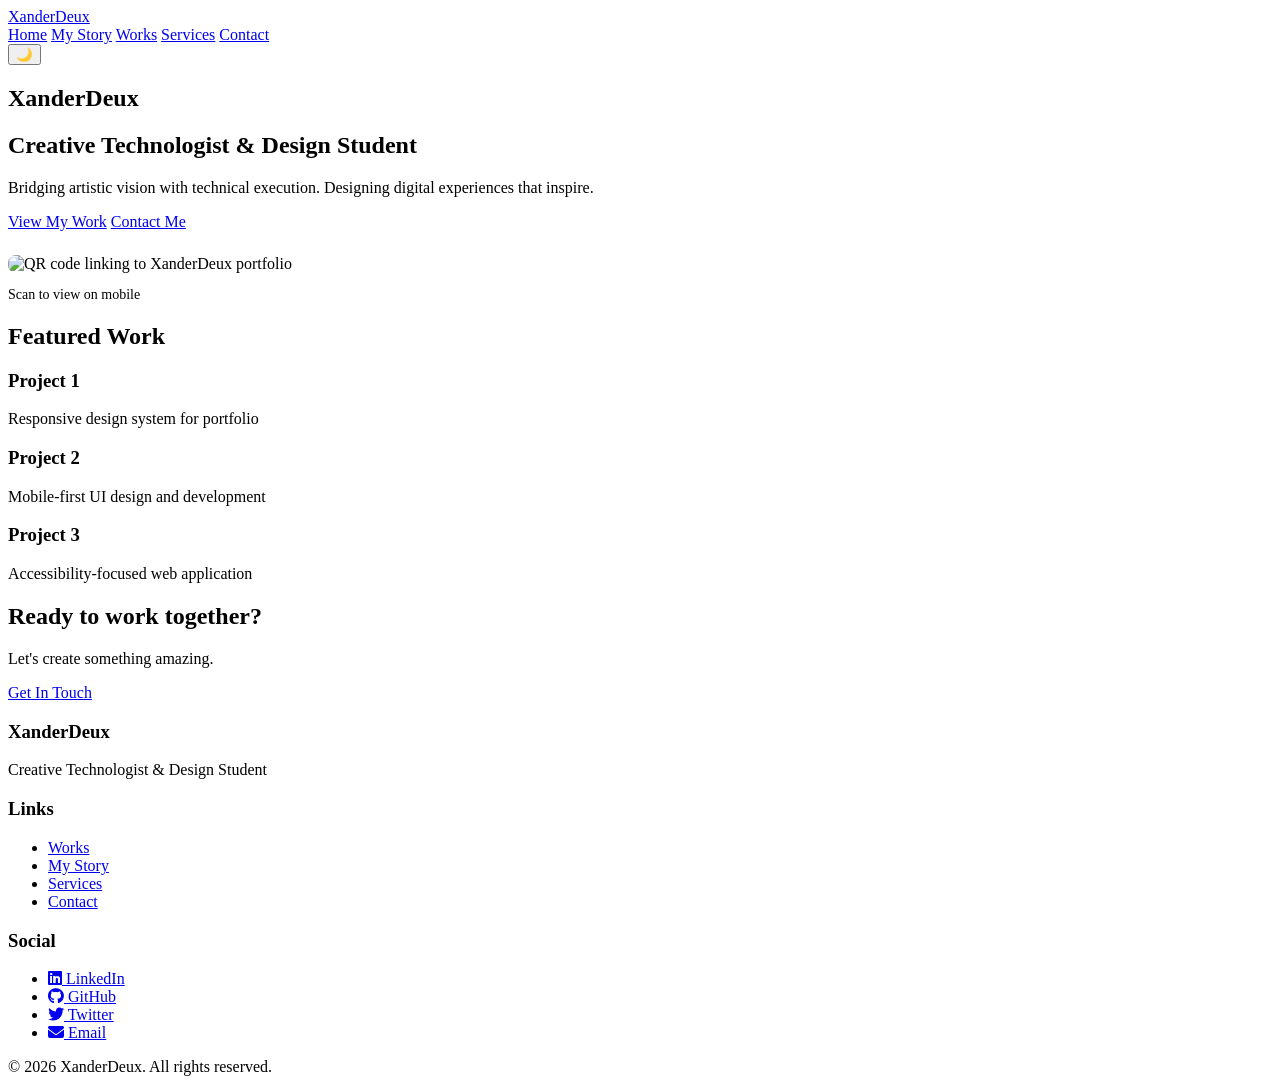
==== commit 5589cae0: "Fix: Correct social media icon markup and Font Awesome classes across all pages" ====
--- a/index.html
+++ b/index.html
@@ -9,6 +9,7 @@
     <link rel="preconnect" href="https://fonts.googleapis.com">
     <link rel="preconnect" href="https://fonts.gstatic.com" crossorigin>
     <link href="https://fonts.googleapis.com/css2?family=Inter:wght@400;500;600;700&family=Lato:wght@400;500&display=swap" rel="stylesheet">
+    <link rel="stylesheet" href="https://cdnjs.cloudflare.com/ajax/libs/font-awesome/6.5.1/css/all.min.css">
     <link rel="stylesheet" href="css/main.css">
 </head>
 <body>
@@ -45,7 +46,7 @@
             </div>
         </div>
         <div style="margin-top: 24px;">
-  <img src="images/XanderDeux-QRcode.png" alt="QR code linking to XanderDeux portfolio" style="width: 100px; height: 100px; border-radius: 8px;">
+  <img src="images/qrcode.png" alt="QR code linking to XanderDeux portfolio" style="width: 100px; height: 100px; border-radius: 8px;">
   <p style="font-size: 14px; color: var(--color-neutral-800);">Scan to view on mobile</p>
 </div>
     </section>
@@ -104,12 +105,12 @@
                 </div>
                 <div class="footer__section">
                     <h3 class="footer__title">Social</h3>
-                    <ul class="footer__links">
-                        <li><a href="https://linkedin.com/in/xanderdeux" class="footer__link" target="_blank" rel="noopener noreferrer">LinkedIn</a></li>
-                        <li><a href="https://github.com/xanderdeux" class="footer__link" target="_blank" rel="noopener noreferrer">GitHub</a></li>
-                        <li><a href="https://twitter.com/xanderdeux" class="footer__link" target="_blank" rel="noopener noreferrer">Twitter</a></li>
-                        <li><a href="mailto:xanderdeux@gmail.com" class="footer__link">Email</a></li>
-                    </ul>
+                   <ul class="footer__links">
+    <li><a href="https://linkedin.com/in/xanderdeux" target="_blank" rel="noopener noreferrer" class="footer__link"><i class="fa-brands fa-linkedin"></i> LinkedIn</a></li>
+    <li><a href="https://github.com/xanderdeux" target="_blank" rel="noopener noreferrer" class="footer__link"><i class="fa-brands fa-github"></i> GitHub</a></li>
+    <li><a href="https://twitter.com/xanderdeux" target="_blank" rel="noopener noreferrer" class="footer__link"><i class="fa-brands fa-twitter"></i> Twitter</a></li>
+    <li><a href="mailto:xanderdeux@gmail.com" class="footer__link"><i class="fa-solid fa-envelope"></i> Email</a></li>
+</ul>
                 </div>
             </div>
             <div class="footer__bottom">
--- a/css/main.css
+++ b/css/main.css
@@ -913,4 +913,25 @@
   background-color: var(--color-neutral-100) !important;
   color: var(--color-neutral-800) !important;
   border-color: var(--color-neutral-100);
+}
+
+/* Social Icons */
+.footer a i,
+[class*="social"] a i {
+  margin-right: 8px;
+  width: 18px;
+  text-align: center;
+}
+
+footer .social a,
+.footer a {
+  display: inline-flex;
+  align-items: center;
+  gap: 4px;
+}
+
+/* Dark mode icon color */
+body.dark-mode .footer i,
+body.dark-mode [class*="social"] i {
+  color: var(--color-neutral-800);
 }
